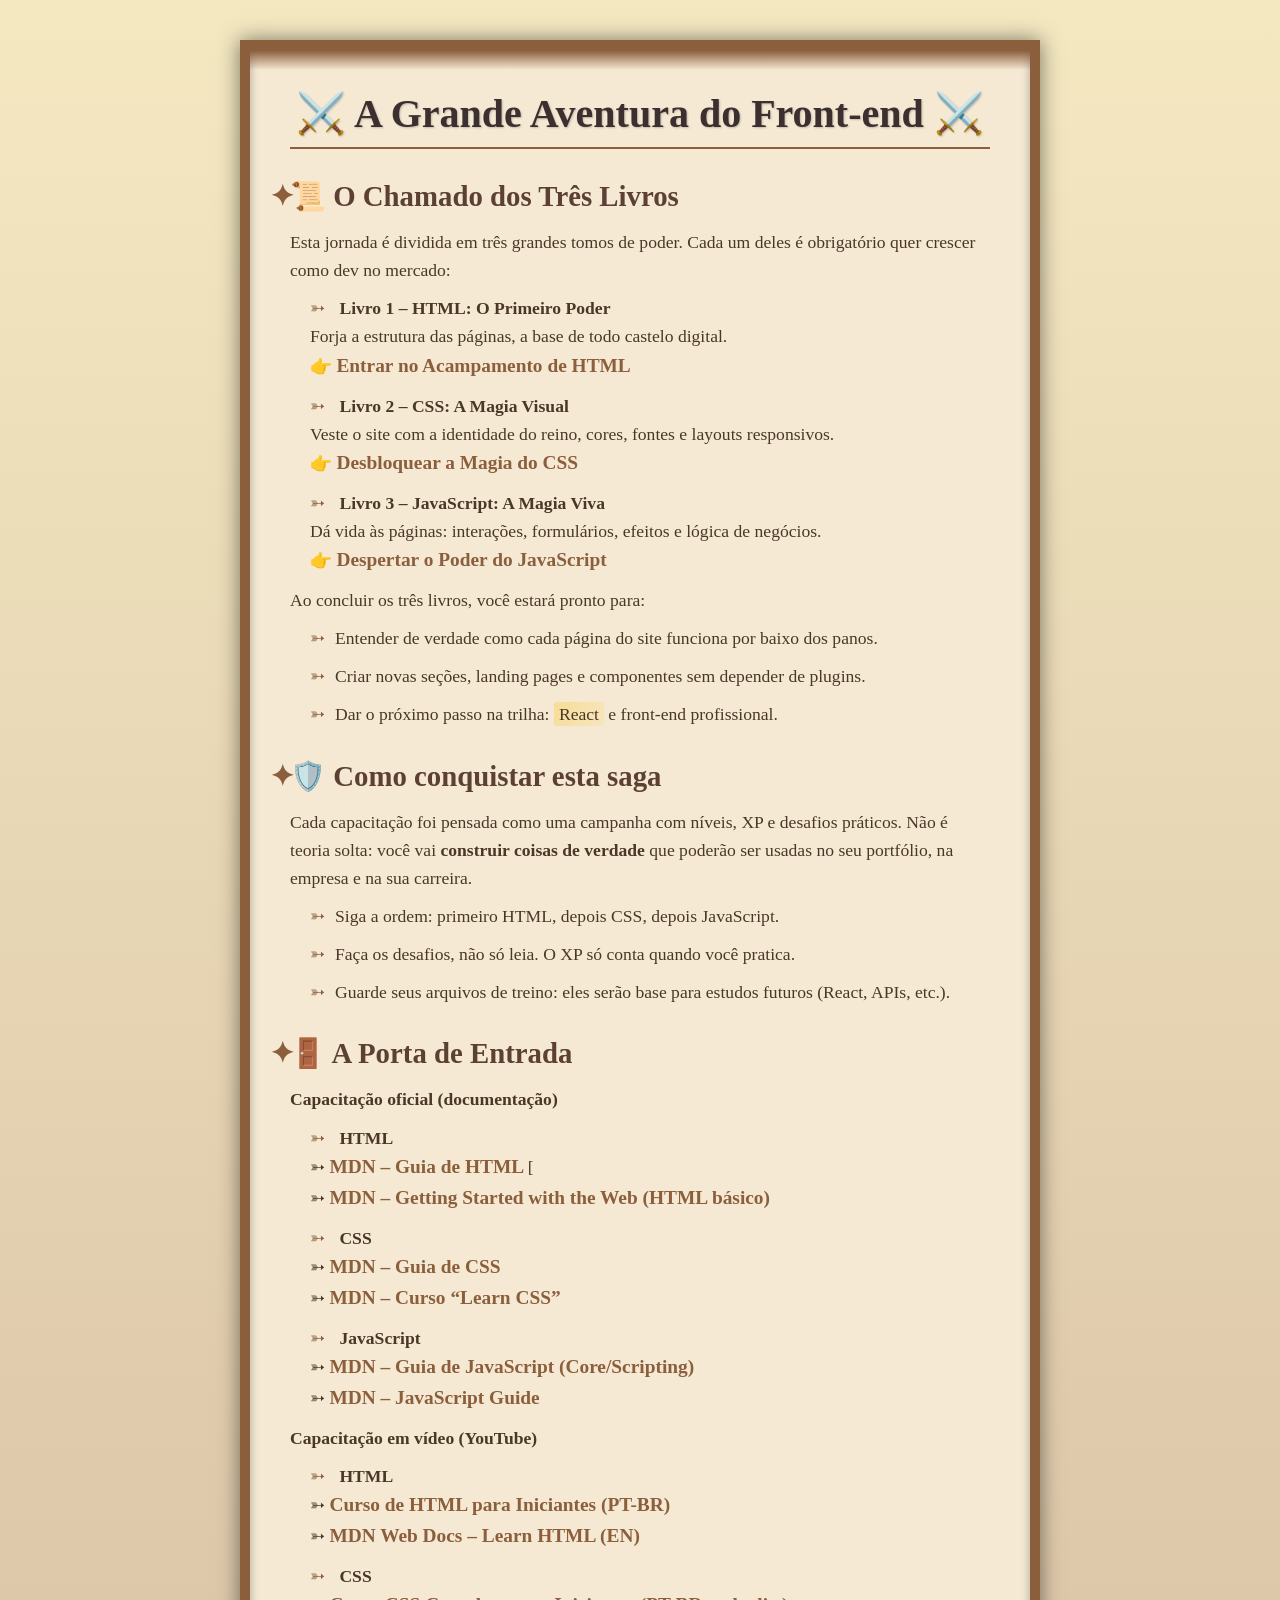
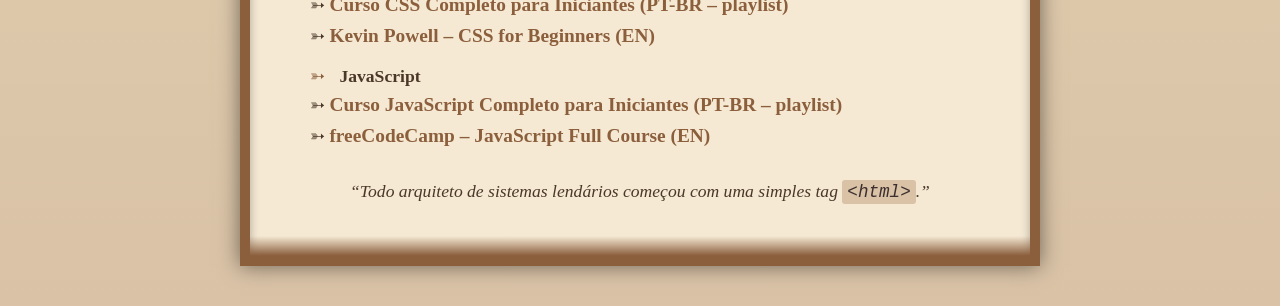
==== index.html @ ad90af97 "versão inicial do acampamento" ====
<!DOCTYPE html>
<html lang="pt-BR">
<head>
  <meta charset="UTF-8">
  <meta name="viewport" content="width=device-width, initial-scale=1.0">
  <title>A Grande Aventura: Site Épico</title>
  <style>
    /* Reset and base styles */
    * {
      margin: 0;
      padding: 0;
      box-sizing: border-box;
    }

    body {
      background: linear-gradient(to bottom, #f4e8c1, #d9c2a6);
      display: flex;
      justify-content: center;
      align-items: center;
      min-height: 100vh;
      padding: 20px;
      font-family: 'Cinzel', serif;
    }

    /* Parchment container */
    .parchment {
      background: url('https://www.transparenttextures.com/patterns/old-paper.png'), #f5e9d4;
      width: 90%;
      max-width: 800px;
      margin: 20px auto;
      padding: 40px;
      border: 10px solid #8b5e3c;
      border-image: url('https://www.transparenttextures.com/patterns/wood-pattern.png') 30 stretch;
      box-shadow: 0 0 20px rgba(0, 0, 0, 0.5), inset 0 0 10px rgba(0, 0, 0, 0.3);
      position: relative;
      overflow: hidden;
      animation: fadeIn 2s ease-in;
    }

    .parchment::before,
    .parchment::after {
      content: '';
      position: absolute;
      width: 100%;
      height: 20px;
      background: linear-gradient(to bottom, #8b5e3c, transparent);
      left: 0;
    }

    .parchment::before {
      top: 0;
    }

    .parchment::after {
      bottom: 0;
      background: linear-gradient(to top, #8b5e3c, transparent);
    }

    /* Typography */
    h1 {
      font-size: 2.5em;
      color: #3c2f2f;
      text-align: center;
      margin-bottom: 20px;
      text-shadow: 1px 1px 2px rgba(0, 0, 0, 0.2);
      border-bottom: 2px solid #8b5e3c;
      padding-bottom: 10px;
    }

    h2 {
      font-size: 1.8em;
      color: #5c4033;
      margin: 30px 0 15px;
      position: relative;
    }

    h2::before {
      content: '✦';
      color: #8b5e3c;
      position: absolute;
      left: -20px;
    }

    p, li, a {
      font-size: 1.1em;
      color: #4a3728;
      line-height: 1.6;
      margin-bottom: 10px;
      font-family: 'IM Fell English', serif;
    }

    a {
      color: #8b5e3c;
      text-decoration: none;
      font-weight: bold;
    }

    a:hover {
      text-decoration: underline;
    }

    ul {
      list-style: none;
      padding-left: 20px;
    }

    ul li::before {
      content: '➳';
      color: #8b5e3c;
      margin-right: 10px;
    }

    code {
      background: #d9c2a6;
      padding: 2px 5px;
      border-radius: 3px;
      font-family: 'Courier New', monospace;
      color: #3c2f2f;
    }

    pre {
      background: #d9c2a6;
      padding: 15px;
      border-left: 4px solid #8b5e3c;
      margin: 15px 0;
      overflow-x: auto;
      font-size: 0.9em;
    }

    .highlight {
      background: linear-gradient(120deg, rgba(255, 193, 7, 0.3), rgba(255, 193, 7, 0.1));
      padding: 2px 5px;
      border-radius: 3px;
    }

    /* Animation for scroll effect */
    @keyframes fadeIn {
      from { opacity: 0; transform: translateY(50px); }
      to { opacity: 1; transform: translateY(0); }
    }

    /* Responsive design */
    @media (max-width: 600px) {
      .parchment {
        padding: 20px;
        width: 95%;
      }

      h1 {
        font-size: 1.8em;
      }

      h2 {
        font-size: 1.4em;
      }

      p, li, a {
        font-size: 1em;
      }
    }

    /* Import fonts */
    @import url('https://fonts.googleapis.com/css2?family=Cinzel:wght@400;700&family=IM+Fell+English&display=swap');
  </style>
</head>
<body>
  <div class="parchment">
    <h1>⚔️ A Grande Aventura do Front-end ⚔️</h1>


    <h2>📜 O Chamado dos Três Livros</h2>
    <p>
      Esta jornada é dividida em três grandes tomos de poder. Cada um deles é
      obrigatório quer crescer como dev no mercado:
    </p>

    <ul>
      <li>
        <strong>Livro 1 – HTML: O Primeiro Poder</strong><br>
        Forja a estrutura das páginas, a base de todo castelo digital.
        <br>
        👉 <a href="capacitação-html.html">Entrar no Acampamento de HTML</a>
      </li>
      <li>
        <strong>Livro 2 – CSS: A Magia Visual</strong><br>
        Veste o site com a identidade do reino, cores, fontes e layouts responsivos.
        <br>
        👉 <a href="capacitação-css.html">Desbloquear a Magia do CSS</a>
      </li>
      <li>
        <strong>Livro 3 – JavaScript: A Magia Viva</strong><br>
        Dá vida às páginas: interações, formulários, efeitos e lógica de negócios.
        <br>
        👉 <a href="capacitação-js.html">Despertar o Poder do JavaScript</a>
      </li>
    </ul>

    <p>
      Ao concluir os três livros, você estará pronto para:
    </p>
    <ul>
      <li>Entender de verdade como cada página do site funciona por baixo dos panos.</li>
      <li>Criar novas seções, landing pages e componentes sem depender de plugins.</li>
      <li>Dar o próximo passo na trilha: <span class="highlight">React</span> e front-end profissional.</li>
    </ul>

    <h2>🛡️ Como conquistar esta saga</h2>
    <p>
      Cada capacitação foi pensada como uma campanha com níveis, XP e desafios práticos.
      Não é teoria solta: você vai <strong>construir coisas de verdade</strong> que poderão
      ser usadas no seu portfólio, na empresa e na sua carreira.
    </p>

    <ul>
      <li>Siga a ordem: primeiro HTML, depois CSS, depois JavaScript.</li>
      <li>Faça os desafios, não só leia. O XP só conta quando você pratica.</li>
      <li>Guarde seus arquivos de treino: eles serão base para estudos futuros (React, APIs, etc.).</li>
    </ul>

    <h2>🚪 A Porta de Entrada</h2>

    <p><strong>Capacitação oficial (documentação)</strong></p>
    <ul>
      <li>
        <strong>HTML</strong><br>
        ➳ <a href="https://developer.mozilla.org/en-US/docs/Learn_web_development/Core/Structuring_content" target="_blank">
          MDN – Guia de HTML
        </a>[<br>
        ➳ <a href="https://developer.mozilla.org/en-US/docs/Learn_web_development/Getting_started" target="_blank">
          MDN – Getting Started with the Web (HTML básico)
        </a>
      </li>
      <li>
        <strong>CSS</strong><br>
        ➳ <a href="https://developer.mozilla.org/en-US/docs/Learn_web_development/Core/Styling_basics" target="_blank">
          MDN – Guia de CSS
        </a><br>
        ➳ <a href="https://developer.mozilla.org/en-US/docs/Learn_web_development/Core/Styling_basics" target="_blank">
          MDN – Curso “Learn CSS”
        </a>
      </li>
      <li>
        <strong>JavaScript</strong><br>
        ➳ <a href="https://developer.mozilla.org/en-US/docs/Learn_web_development/Core/Scripting" target="_blank">
          MDN – Guia de JavaScript (Core/Scripting)
        </a><br>
        ➳ <a href="https://developer.mozilla.org/en-US/docs/Web/JavaScript/Guide" target="_blank">
          MDN – JavaScript Guide
        </a>
      </li>
    </ul>

    <p><strong>Capacitação em vídeo (YouTube)</strong></p>
    <ul>
      <li>
        <strong>HTML</strong><br>
        ➳ <a href="https://www.youtube.com/watch?v=4dQtz1PpY9A" target="_blank">
          Curso de HTML para Iniciantes (PT-BR)
        </a><br>
        ➳ <a href="https://www.youtube.com/watch?v=HvREdobbDfo" target="_blank">
          MDN Web Docs – Learn HTML (EN)
        </a>
      </li>
      <li>
        <strong>CSS</strong><br>
        ➳ <a href="https://www.youtube.com/results?search_query=curso+css+completo+para+iniciantes" target="_blank">
          Curso CSS Completo para Iniciantes (PT-BR – playlist)
        </a><br>
        ➳ <a href="https://www.youtube.com/@KevinPowell/search?query=css%20for%20beginners" target="_blank">
          Kevin Powell – CSS for Beginners (EN)
        </a>
      </li>
      <li>
        <strong>JavaScript</strong><br>
        ➳ <a href="https://www.youtube.com/results?search_query=curso+javascript+completo+para+iniciantes" target="_blank">
          Curso JavaScript Completo para Iniciantes (PT-BR – playlist)
        </a><br>
        ➳ <a href="https://www.youtube.com/watch?v=PkZNo7MFNFg" target="_blank">
          freeCodeCamp – JavaScript Full Course (EN)
        </a>
      </li>
    </ul>



    <p style="text-align: center; margin-top: 25px; font-style: italic;">
      “Todo arquiteto de sistemas lendários começou com uma simples tag
      <code>&lt;html&gt;</code>.”
    </p>
  </div>
</body>
</html>
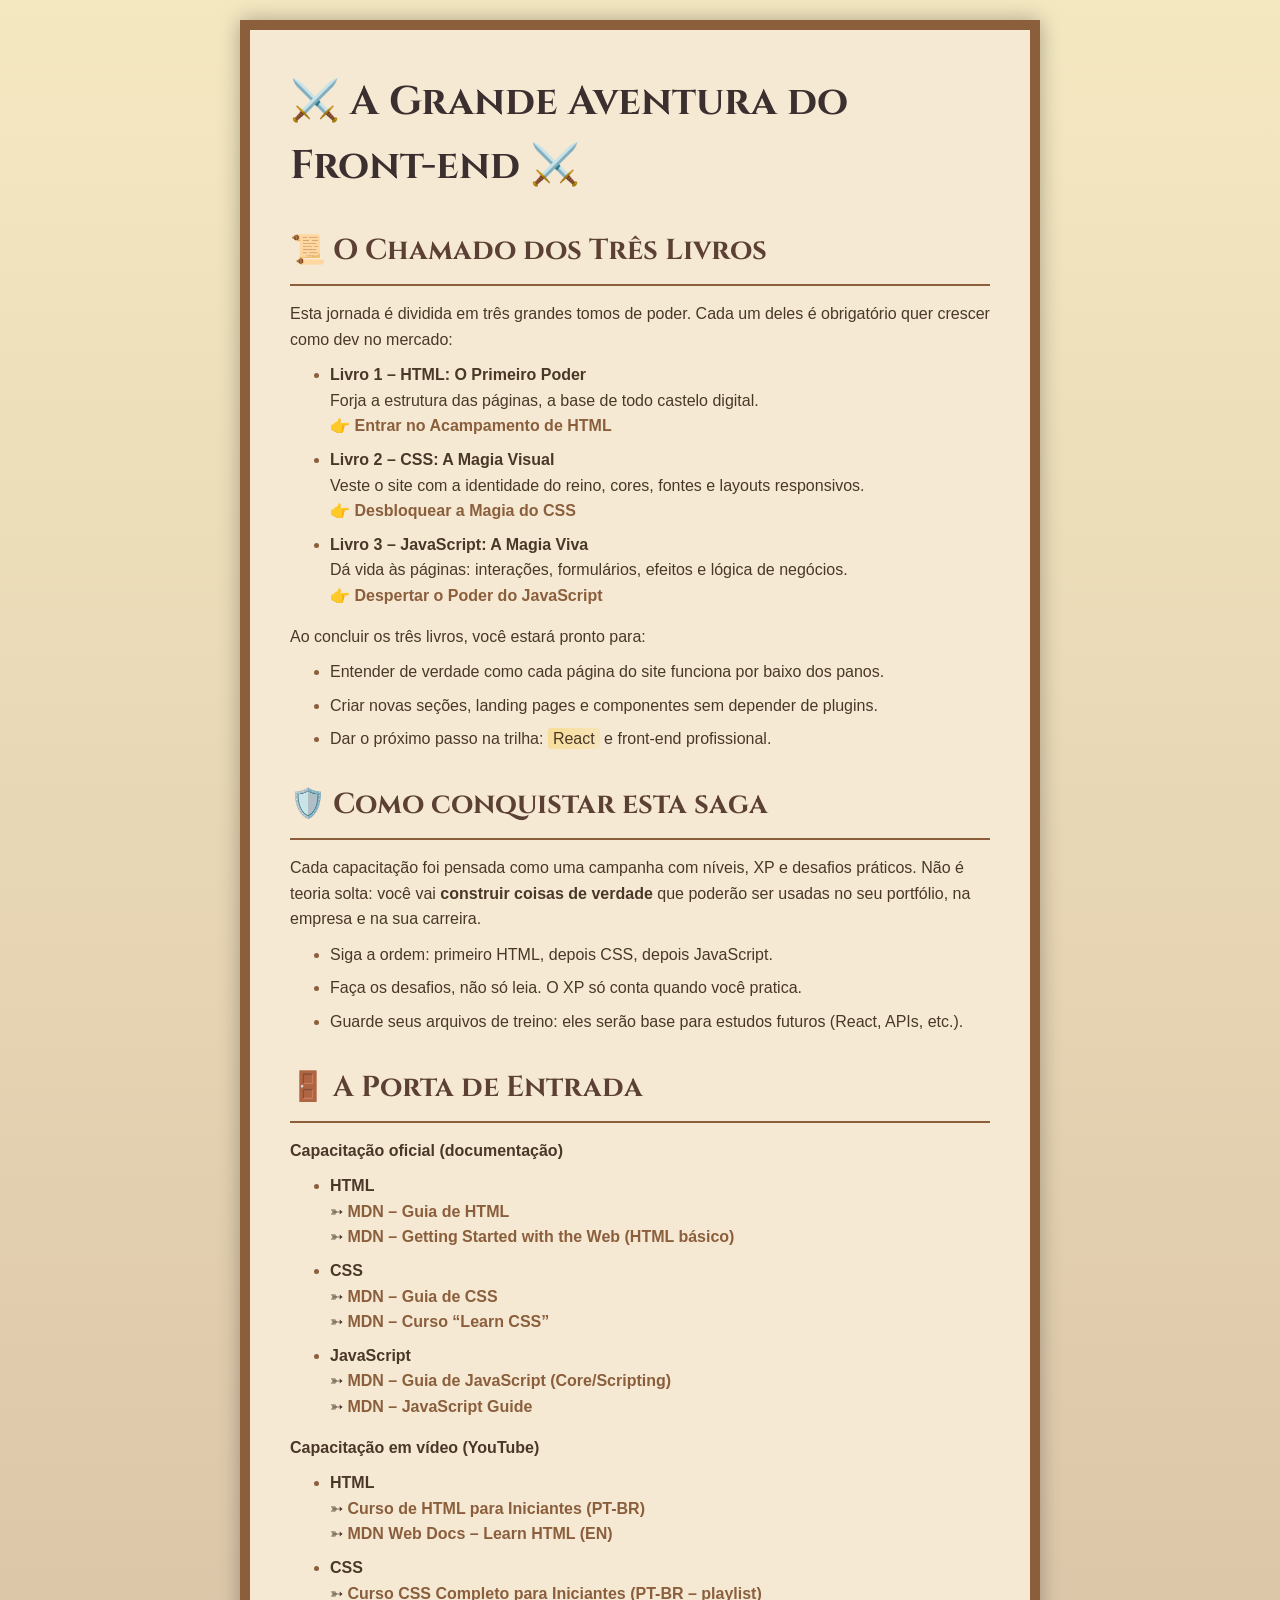
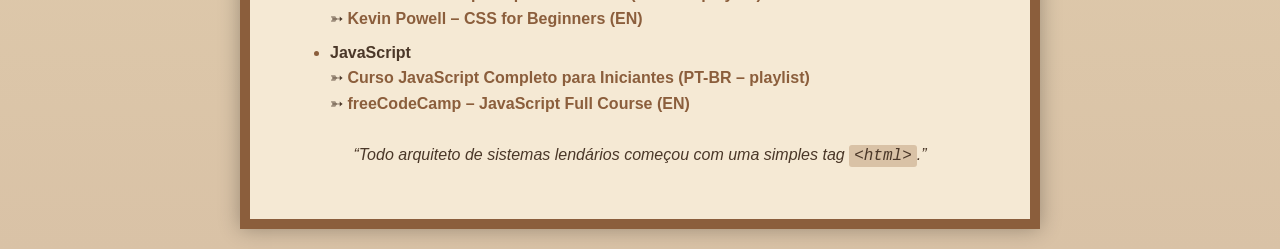
==== commit f64f9ea9: "reestruturados CSS e JS dos arquivos HTML em assets globais" ====
--- a/index.html
+++ b/index.html
@@ -4,289 +4,57 @@
   <meta charset="UTF-8">
   <meta name="viewport" content="width=device-width, initial-scale=1.0">
   <title>A Grande Aventura: Site Épico</title>
-  <style>
-    /* Reset and base styles */
-    * {
-      margin: 0;
-      padding: 0;
-      box-sizing: border-box;
-    }
-
-    body {
-      background: linear-gradient(to bottom, #f4e8c1, #d9c2a6);
-      display: flex;
-      justify-content: center;
-      align-items: center;
-      min-height: 100vh;
-      padding: 20px;
-      font-family: 'Cinzel', serif;
-    }
-
-    /* Parchment container */
-    .parchment {
-      background: url('https://www.transparenttextures.com/patterns/old-paper.png'), #f5e9d4;
-      width: 90%;
-      max-width: 800px;
-      margin: 20px auto;
-      padding: 40px;
-      border: 10px solid #8b5e3c;
-      border-image: url('https://www.transparenttextures.com/patterns/wood-pattern.png') 30 stretch;
-      box-shadow: 0 0 20px rgba(0, 0, 0, 0.5), inset 0 0 10px rgba(0, 0, 0, 0.3);
-      position: relative;
-      overflow: hidden;
-      animation: fadeIn 2s ease-in;
-    }
-
-    .parchment::before,
-    .parchment::after {
-      content: '';
-      position: absolute;
-      width: 100%;
-      height: 20px;
-      background: linear-gradient(to bottom, #8b5e3c, transparent);
-      left: 0;
-    }
-
-    .parchment::before {
-      top: 0;
-    }
-
-    .parchment::after {
-      bottom: 0;
-      background: linear-gradient(to top, #8b5e3c, transparent);
-    }
-
-    /* Typography */
-    h1 {
-      font-size: 2.5em;
-      color: #3c2f2f;
-      text-align: center;
-      margin-bottom: 20px;
-      text-shadow: 1px 1px 2px rgba(0, 0, 0, 0.2);
-      border-bottom: 2px solid #8b5e3c;
-      padding-bottom: 10px;
-    }
-
-    h2 {
-      font-size: 1.8em;
-      color: #5c4033;
-      margin: 30px 0 15px;
-      position: relative;
-    }
-
-    h2::before {
-      content: '✦';
-      color: #8b5e3c;
-      position: absolute;
-      left: -20px;
-    }
-
-    p, li, a {
-      font-size: 1.1em;
-      color: #4a3728;
-      line-height: 1.6;
-      margin-bottom: 10px;
-      font-family: 'IM Fell English', serif;
-    }
-
-    a {
-      color: #8b5e3c;
-      text-decoration: none;
-      font-weight: bold;
-    }
-
-    a:hover {
-      text-decoration: underline;
-    }
-
-    ul {
-      list-style: none;
-      padding-left: 20px;
-    }
-
-    ul li::before {
-      content: '➳';
-      color: #8b5e3c;
-      margin-right: 10px;
-    }
-
-    code {
-      background: #d9c2a6;
-      padding: 2px 5px;
-      border-radius: 3px;
-      font-family: 'Courier New', monospace;
-      color: #3c2f2f;
-    }
-
-    pre {
-      background: #d9c2a6;
-      padding: 15px;
-      border-left: 4px solid #8b5e3c;
-      margin: 15px 0;
-      overflow-x: auto;
-      font-size: 0.9em;
-    }
-
-    .highlight {
-      background: linear-gradient(120deg, rgba(255, 193, 7, 0.3), rgba(255, 193, 7, 0.1));
-      padding: 2px 5px;
-      border-radius: 3px;
-    }
-
-    /* Animation for scroll effect */
-    @keyframes fadeIn {
-      from { opacity: 0; transform: translateY(50px); }
-      to { opacity: 1; transform: translateY(0); }
-    }
-
-    /* Responsive design */
-    @media (max-width: 600px) {
-      .parchment {
-        padding: 20px;
-        width: 95%;
-      }
-
-      h1 {
-        font-size: 1.8em;
-      }
-
-      h2 {
-        font-size: 1.4em;
-      }
-
-      p, li, a {
-        font-size: 1em;
-      }
-    }
-
-    /* Import fonts */
-    @import url('https://fonts.googleapis.com/css2?family=Cinzel:wght@400;700&family=IM+Fell+English&display=swap');
-  </style>
+  <link rel="stylesheet" href="assets/css/style.css">
 </head>
 <body>
   <div class="parchment">
     <h1>⚔️ A Grande Aventura do Front-end ⚔️</h1>
-
-
     <h2>📜 O Chamado dos Três Livros</h2>
-    <p>
-      Esta jornada é dividida em três grandes tomos de poder. Cada um deles é
-      obrigatório quer crescer como dev no mercado:
-    </p>
-
+    <p>Esta jornada é dividida em três grandes tomos de poder. Cada um deles é obrigatório quer crescer como dev no mercado:</p>
     <ul>
       <li>
         <strong>Livro 1 – HTML: O Primeiro Poder</strong><br>
-        Forja a estrutura das páginas, a base de todo castelo digital.
-        <br>
+        Forja a estrutura das páginas, a base de todo castelo digital.<br>
         👉 <a href="capacitação-html.html">Entrar no Acampamento de HTML</a>
       </li>
       <li>
         <strong>Livro 2 – CSS: A Magia Visual</strong><br>
-        Veste o site com a identidade do reino, cores, fontes e layouts responsivos.
-        <br>
+        Veste o site com a identidade do reino, cores, fontes e layouts responsivos.<br>
         👉 <a href="capacitação-css.html">Desbloquear a Magia do CSS</a>
       </li>
       <li>
         <strong>Livro 3 – JavaScript: A Magia Viva</strong><br>
-        Dá vida às páginas: interações, formulários, efeitos e lógica de negócios.
-        <br>
+        Dá vida às páginas: interações, formulários, efeitos e lógica de negócios.<br>
         👉 <a href="capacitação-js.html">Despertar o Poder do JavaScript</a>
       </li>
     </ul>
-
-    <p>
-      Ao concluir os três livros, você estará pronto para:
-    </p>
+    <p>Ao concluir os três livros, você estará pronto para:</p>
     <ul>
       <li>Entender de verdade como cada página do site funciona por baixo dos panos.</li>
       <li>Criar novas seções, landing pages e componentes sem depender de plugins.</li>
       <li>Dar o próximo passo na trilha: <span class="highlight">React</span> e front-end profissional.</li>
     </ul>
-
     <h2>🛡️ Como conquistar esta saga</h2>
-    <p>
-      Cada capacitação foi pensada como uma campanha com níveis, XP e desafios práticos.
-      Não é teoria solta: você vai <strong>construir coisas de verdade</strong> que poderão
-      ser usadas no seu portfólio, na empresa e na sua carreira.
-    </p>
-
+    <p>Cada capacitação foi pensada como uma campanha com níveis, XP e desafios práticos. Não é teoria solta: você vai <strong>construir coisas de verdade</strong> que poderão ser usadas no seu portfólio, na empresa e na sua carreira.</p>
     <ul>
       <li>Siga a ordem: primeiro HTML, depois CSS, depois JavaScript.</li>
       <li>Faça os desafios, não só leia. O XP só conta quando você pratica.</li>
       <li>Guarde seus arquivos de treino: eles serão base para estudos futuros (React, APIs, etc.).</li>
     </ul>
-
     <h2>🚪 A Porta de Entrada</h2>
-
     <p><strong>Capacitação oficial (documentação)</strong></p>
     <ul>
-      <li>
-        <strong>HTML</strong><br>
-        ➳ <a href="https://developer.mozilla.org/en-US/docs/Learn_web_development/Core/Structuring_content" target="_blank">
-          MDN – Guia de HTML
-        </a>[<br>
-        ➳ <a href="https://developer.mozilla.org/en-US/docs/Learn_web_development/Getting_started" target="_blank">
-          MDN – Getting Started with the Web (HTML básico)
-        </a>
-      </li>
-      <li>
-        <strong>CSS</strong><br>
-        ➳ <a href="https://developer.mozilla.org/en-US/docs/Learn_web_development/Core/Styling_basics" target="_blank">
-          MDN – Guia de CSS
-        </a><br>
-        ➳ <a href="https://developer.mozilla.org/en-US/docs/Learn_web_development/Core/Styling_basics" target="_blank">
-          MDN – Curso “Learn CSS”
-        </a>
-      </li>
-      <li>
-        <strong>JavaScript</strong><br>
-        ➳ <a href="https://developer.mozilla.org/en-US/docs/Learn_web_development/Core/Scripting" target="_blank">
-          MDN – Guia de JavaScript (Core/Scripting)
-        </a><br>
-        ➳ <a href="https://developer.mozilla.org/en-US/docs/Web/JavaScript/Guide" target="_blank">
-          MDN – JavaScript Guide
-        </a>
-      </li>
+      <li><strong>HTML</strong><br>➳ <a href="https://developer.mozilla.org/en-US/docs/Learn_web_development/Core/Structuring_content" target="_blank">MDN – Guia de HTML</a><br>➳ <a href="https://developer.mozilla.org/en-US/docs/Learn_web_development/Getting_started" target="_blank">MDN – Getting Started with the Web (HTML básico)</a></li>
+      <li><strong>CSS</strong><br>➳ <a href="https://developer.mozilla.org/en-US/docs/Learn_web_development/Core/Styling_basics" target="_blank">MDN – Guia de CSS</a><br>➳ <a href="https://developer.mozilla.org/en-US/docs/Learn_web_development/Core/Styling_basics" target="_blank">MDN – Curso “Learn CSS”</a></li>
+      <li><strong>JavaScript</strong><br>➳ <a href="https://developer.mozilla.org/en-US/docs/Learn_web_development/Core/Scripting" target="_blank">MDN – Guia de JavaScript (Core/Scripting)</a><br>➳ <a href="https://developer.mozilla.org/en-US/docs/Web/JavaScript/Guide" target="_blank">MDN – JavaScript Guide</a></li>
     </ul>
-
     <p><strong>Capacitação em vídeo (YouTube)</strong></p>
     <ul>
-      <li>
-        <strong>HTML</strong><br>
-        ➳ <a href="https://www.youtube.com/watch?v=4dQtz1PpY9A" target="_blank">
-          Curso de HTML para Iniciantes (PT-BR)
-        </a><br>
-        ➳ <a href="https://www.youtube.com/watch?v=HvREdobbDfo" target="_blank">
-          MDN Web Docs – Learn HTML (EN)
-        </a>
-      </li>
-      <li>
-        <strong>CSS</strong><br>
-        ➳ <a href="https://www.youtube.com/results?search_query=curso+css+completo+para+iniciantes" target="_blank">
-          Curso CSS Completo para Iniciantes (PT-BR – playlist)
-        </a><br>
-        ➳ <a href="https://www.youtube.com/@KevinPowell/search?query=css%20for%20beginners" target="_blank">
-          Kevin Powell – CSS for Beginners (EN)
-        </a>
-      </li>
-      <li>
-        <strong>JavaScript</strong><br>
-        ➳ <a href="https://www.youtube.com/results?search_query=curso+javascript+completo+para+iniciantes" target="_blank">
-          Curso JavaScript Completo para Iniciantes (PT-BR – playlist)
-        </a><br>
-        ➳ <a href="https://www.youtube.com/watch?v=PkZNo7MFNFg" target="_blank">
-          freeCodeCamp – JavaScript Full Course (EN)
-        </a>
-      </li>
+      <li><strong>HTML</strong><br>➳ <a href="https://www.youtube.com/watch?v=4dQtz1PpY9A" target="_blank">Curso de HTML para Iniciantes (PT-BR)</a><br>➳ <a href="https://www.youtube.com/watch?v=HvREdobbDfo" target="_blank">MDN Web Docs – Learn HTML (EN)</a></li>
+      <li><strong>CSS</strong><br>➳ <a href="https://www.youtube.com/results?search_query=curso+css+completo+para+iniciantes" target="_blank">Curso CSS Completo para Iniciantes (PT-BR – playlist)</a><br>➳ <a href="https://www.youtube.com/@KevinPowell/search?query=css%20for%20beginners" target="_blank">Kevin Powell – CSS for Beginners (EN)</a></li>
+      <li><strong>JavaScript</strong><br>➳ <a href="https://www.youtube.com/results?search_query=curso+javascript+completo+para+iniciantes" target="_blank">Curso JavaScript Completo para Iniciantes (PT-BR – playlist)</a><br>➳ <a href="https://www.youtube.com/watch?v=PkZNo7MFNFg" target="_blank">freeCodeCamp – JavaScript Full Course (EN)</a></li>
     </ul>
-
-
-
-    <p style="text-align: center; margin-top: 25px; font-style: italic;">
-      “Todo arquiteto de sistemas lendários começou com uma simples tag
-      <code>&lt;html&gt;</code>.”
-    </p>
+    <p style="text-align: center; margin-top: 25px; font-style: italic;">“Todo arquiteto de sistemas lendários começou com uma simples tag <code>&lt;html&gt;</code>.”</p>
   </div>
 </body>
 </html>
--- a/assets/css/style.css
+++ b/assets/css/style.css
@@ -0,0 +1,342 @@
+@import url('https://fonts.googleapis.com/css2?family=Cinzel:wght@400;700&family=IM+Fell+English&display=swap');
+
+* { 
+  margin: 0; 
+  padding: 0; 
+  box-sizing: border-box; 
+}
+
+:root {
+  --bg-body: linear-gradient(to bottom, #f4e8c1, #d9c2a6);
+  --bg-container: url('https://www.transparenttextures.com/patterns/old-paper.png'), #f5e9d4;
+  --cor-borda-container: #8b5e3c;
+  --sombra-container: 0 0 20px rgba(0, 0, 0, 0.3);
+  --cor-texto-principal: #4a3728;
+  --cor-texto-titulo: #3c2f2f;
+  --cor-destaque: #5c4033;
+  --bg-botao: #8b5e3c;
+  --bg-botao-hover: #3c2f2f;
+  --cor-texto-botao: #f5e9d4;
+  --borda-botao: #3c2f2f;
+  --bg-codigo: #d9c2a6;
+  --bg-card: #f5e9d4;
+  --cor-tr-even: rgba(139, 94, 60, 0.1);
+  --bg-progress: linear-gradient(to right, #8b5e3c, #5c4033);
+  --border-card-conceito: #2196F3;
+  --bg-card-conceito: rgba(33, 150, 243, 0.05);
+  --border-card-desafio: #FF9800;
+  --bg-card-desafio: rgba(255, 152, 0, 0.05);
+  --border-card-recompensa: #4CAF50;
+  --bg-card-recompensa: rgba(76, 175, 80, 0.05);
+  --border-card-armadilha: #F44336;
+  --bg-card-armadilha: rgba(244, 67, 54, 0.05);
+}
+
+body.tema-orcestra {
+  --bg-body: radial-gradient(circle at top, #FFFBDC 0, #FFFFFF 40%, #FFFBDC 100%);
+  --bg-container: #FFFBDC;
+  --cor-borda-container: #01571E;
+  --sombra-container: 0 0 18px rgba(0, 61, 13, 0.25);
+  --cor-texto-principal: #003D0D;
+  --cor-texto-titulo: #003D0D;
+  --cor-destaque: #01571E;
+  --bg-botao: #2EB600;
+  --bg-botao-hover: #01571E;
+  --cor-texto-botao: #FFFFFF;
+  --borda-botao: #003D0D;
+  --bg-codigo: #FFFBDC;
+  --bg-card: #FFFFFF;
+  --cor-tr-even: rgba(46, 182, 0, 0.06);
+  --bg-progress: linear-gradient(to right, #2EB600, #3FCC10);
+  --border-card-conceito: #2EB600;
+  --bg-card-conceito: rgba(46, 182, 0, 0.06);
+  --border-card-desafio: #3FCC10;
+  --bg-card-desafio: rgba(63, 204, 16, 0.07);
+  --border-card-recompensa: #01571E;
+  --bg-card-recompensa: rgba(1, 87, 30, 0.06);
+  --border-card-armadilha: #003D0D;
+  --bg-card-armadilha: rgba(0, 61, 13, 0.06);
+}
+
+body { 
+  background: var(--bg-body); 
+  font-family: Arial, sans-serif; 
+  color: var(--cor-texto-principal); 
+  line-height: 1.6; 
+}
+
+.reino, .parchment { 
+  max-width: 1200px; 
+  margin: 0 auto; 
+  padding: 20px; 
+}
+
+.parchment { 
+  background: var(--bg-container); 
+  width: 90%; 
+  max-width: 800px; 
+  margin: 20px auto; 
+  padding: 40px; 
+  border: 10px solid var(--cor-borda-container); 
+  box-shadow: var(--sombra-container); 
+  position: relative; 
+  animation: fadeIn 2s ease-in; 
+}
+
+header { 
+  text-align: center; 
+  margin-bottom: 30px; 
+  padding: 30px; 
+  background: var(--bg-container); 
+  border: 5px solid var(--cor-borda-container); 
+  box-shadow: var(--sombra-container); 
+  border-radius: 10px; 
+  position: relative; 
+}
+
+h1 { 
+  font-size: 2.5em; 
+  color: var(--cor-texto-titulo); 
+  margin-bottom: 10px; 
+  font-family: 'Cinzel', serif;
+}
+
+h2 { 
+  font-size: 1.8em; 
+  color: var(--cor-destaque); 
+  margin: 30px 0 15px; 
+  border-bottom: 2px solid var(--cor-borda-container); 
+  padding-bottom: 10px; 
+  display: flex; 
+  align-items: center; 
+  gap: 10px; 
+  font-family: 'Cinzel', serif;
+}
+
+h3 { 
+  font-size: 1.3em; 
+  color: var(--cor-destaque); 
+  margin: 20px 0 10px; 
+  font-family: 'Cinzel', serif;
+}
+
+h4 { 
+  font-size: 1.1em; 
+  color: var(--cor-texto-principal); 
+  margin: 12px 0 6px; 
+}
+
+p { 
+  margin-bottom: 10px; 
+  font-size: 1em; 
+}
+
+.subtitulo { 
+  font-size: 1.3em; 
+  color: var(--cor-destaque); 
+  font-style: italic; 
+}
+
+.nav-tabs { 
+  display: flex; 
+  gap: 10px; 
+  margin: 30px 0; 
+  flex-wrap: wrap; 
+  justify-content: center; 
+}
+
+.nav-tabs button { 
+  padding: 12px 20px; 
+  background: var(--bg-botao); 
+  color: var(--cor-texto-botao); 
+  border: 2px solid var(--borda-botao); 
+  border-radius: 5px; 
+  cursor: pointer; 
+  font-size: 1em; 
+  font-family: 'Cinzel', serif; 
+  font-weight: bold; 
+  transition: all 0.3s; 
+}
+
+.nav-tabs button:hover, 
+.nav-tabs button.active { 
+  background: var(--bg-botao-hover); 
+  transform: translateY(-2px); 
+  box-shadow: 0 4px 8px rgba(0,0,0,0.3); 
+}
+
+.nivel { 
+  display: none; 
+  background: var(--bg-container); 
+  padding: 40px; 
+  margin: 20px 0; 
+  border: 8px solid var(--cor-borda-container); 
+  box-shadow: var(--sombra-container); 
+  border-radius: 5px; 
+  animation: fadeIn 0.5s ease-in; 
+}
+
+.nivel.active { 
+  display: block; 
+}
+
+@keyframes fadeIn { 
+  from { opacity: 0; transform: translateY(20px); } 
+  to { opacity: 1; transform: translateY(0); } 
+}
+
+.card { 
+  background: var(--bg-card); 
+  border-left: 4px solid var(--cor-borda-container); 
+  padding: 20px; 
+  margin: 15px 0; 
+  border-radius: 3px; 
+  box-shadow: 0 2px 5px rgba(0,0,0,0.1); 
+}
+
+.conceito { 
+  border-left-color: var(--border-card-conceito); 
+  background: var(--bg-card-conceito); 
+}
+
+.desafio { 
+  border-left-color: var(--border-card-desafio); 
+  background: var(--bg-card-desafio); 
+}
+
+.recompensa { 
+  border-left-color: var(--border-card-recompensa); 
+  background: var(--bg-card-recompensa); 
+}
+
+.armadilha { 
+  border-left-color: var(--border-card-armadilha); 
+  background: var(--bg-card-armadilha); 
+}
+
+pre, code { 
+  background: var(--bg-codigo); 
+  font-family: 'Courier New', monospace; 
+  color: var(--cor-texto-principal); 
+}
+
+pre { 
+  padding: 15px; 
+  border-left: 4px solid var(--cor-borda-container); 
+  margin: 15px 0; 
+  overflow-x: auto; 
+  border-radius: 3px; 
+}
+
+code { 
+  padding: 2px 5px; 
+  border-radius: 3px; 
+}
+
+table { 
+  width: 100%; 
+  border-collapse: collapse; 
+  margin: 15px 0; 
+}
+
+th, td { 
+  padding: 12px; 
+  border: 1px solid var(--cor-borda-container); 
+  text-align: left; 
+}
+
+th { 
+  background: var(--cor-borda-container); 
+  color: var(--bg-container); 
+}
+
+tr:nth-child(even) { 
+  background: var(--cor-tr-even); 
+}
+
+.progress-section { 
+  margin: 30px 0; 
+  text-align: center; 
+}
+
+.progress-bar { 
+  width: 100%; 
+  height: 30px; 
+  background: var(--bg-codigo); 
+  border: 2px solid var(--cor-borda-container); 
+  border-radius: 15px; 
+  overflow: hidden; 
+  margin: 10px 0; 
+}
+
+.progress-fill { 
+  height: 100%; 
+  background: var(--bg-progress); 
+  width: 0%; 
+  display: flex; 
+  align-items: center; 
+  justify-content: center; 
+  color: #fff; 
+  font-weight: bold; 
+  transition: width 0.3s; 
+}
+
+.xp-counter { 
+  text-align: right; 
+  font-weight: bold; 
+  color: var(--cor-borda-container); 
+}
+
+ul, ol { 
+  margin-left: 40px; 
+  margin-bottom: 15px; 
+}
+
+li { 
+  margin-bottom: 8px; 
+}
+
+ul li::marker, ol li::marker { 
+  color: var(--cor-borda-container); 
+  font-weight: bold; 
+}
+
+footer { 
+  text-align: center; 
+  padding: 20px; 
+  margin-top: 40px; 
+  border-top: 2px solid var(--cor-borda-container); 
+}
+
+.emoji { 
+  font-size: 1.2em; 
+  margin-right: 5px; 
+}
+
+a { 
+  color: var(--cor-borda-container); 
+  text-decoration: none; 
+  font-weight: bold; 
+}
+
+a:hover { 
+  text-decoration: underline; 
+}
+
+.highlight { 
+  background: linear-gradient(120deg, rgba(255, 193, 7, 0.3), rgba(255, 193, 7, 0.1)); 
+  padding: 2px 5px; 
+  border-radius: 3px; 
+}
+
+@media (max-width: 768px) { 
+  .nav-tabs { 
+    flex-direction: column; 
+  } 
+  .nav-tabs button { 
+    width: 100%; 
+  } 
+  .nivel { 
+    padding: 20px; 
+  } 
+}
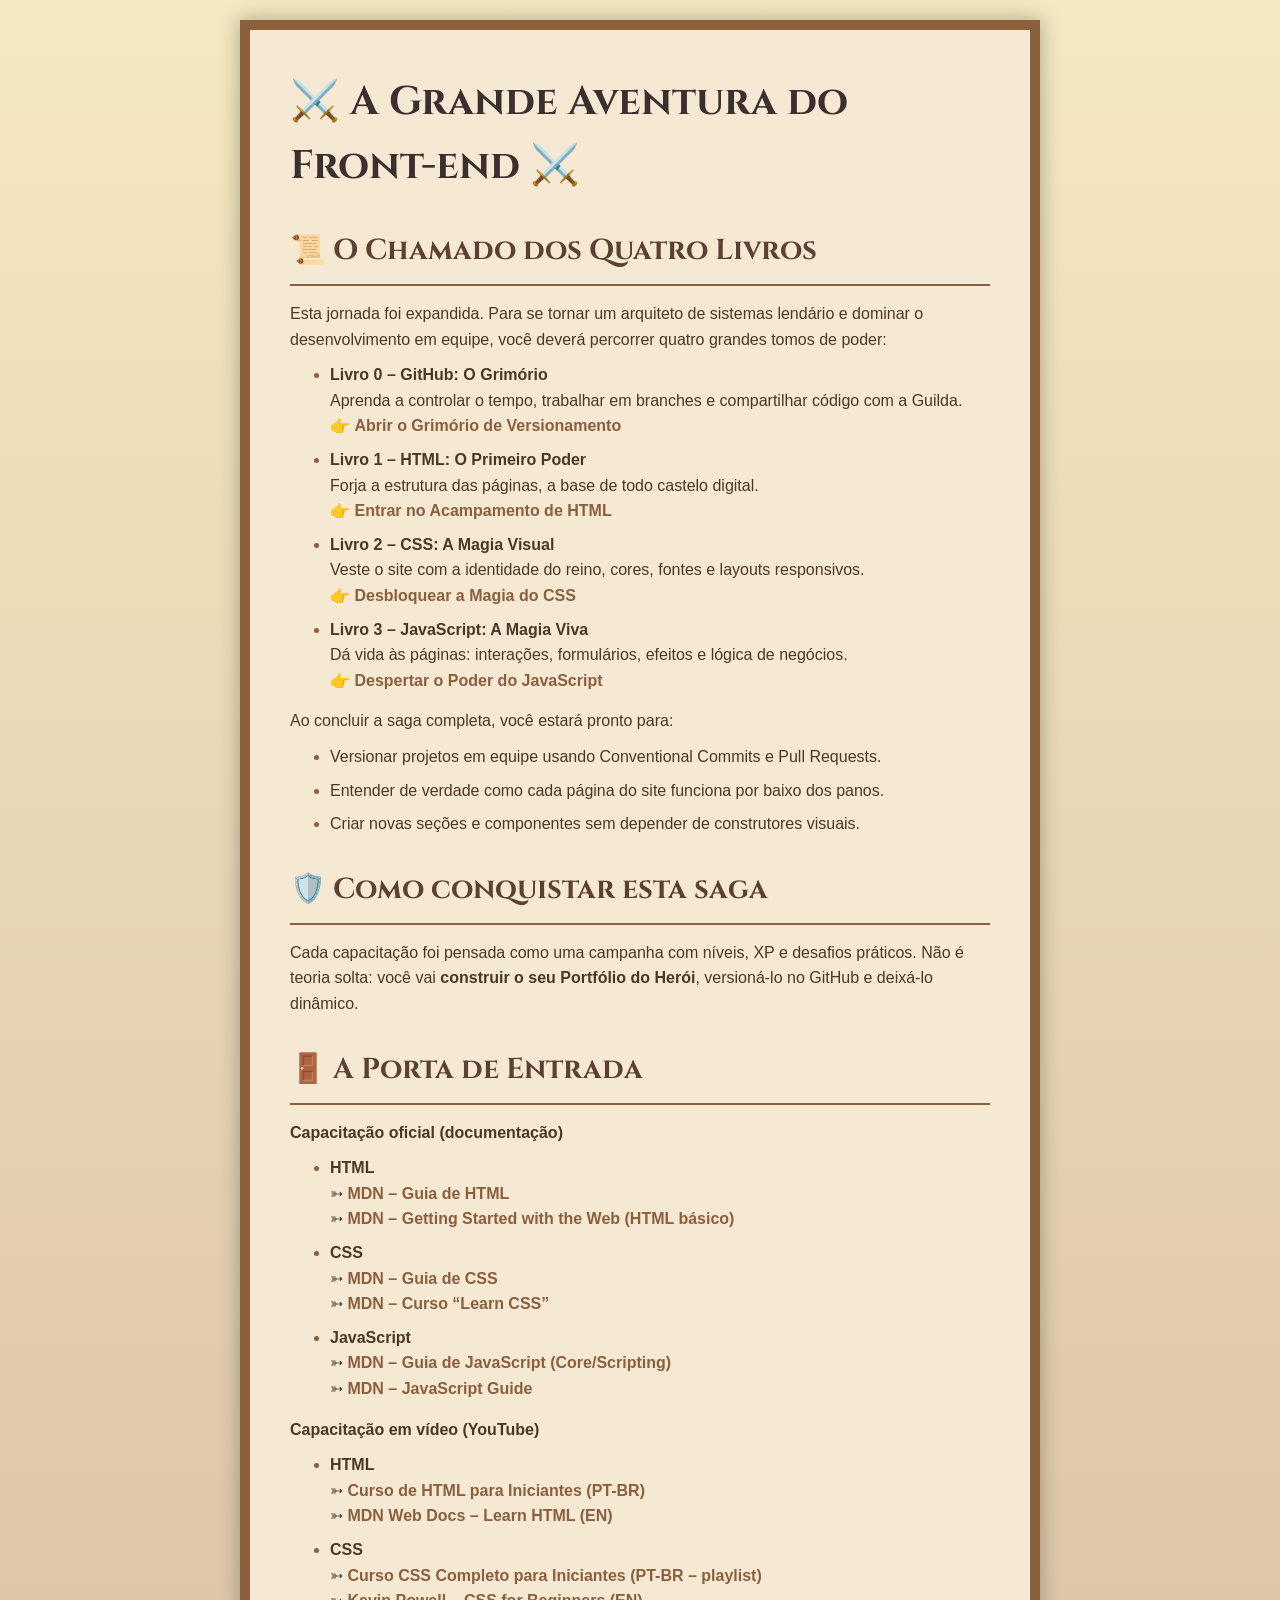
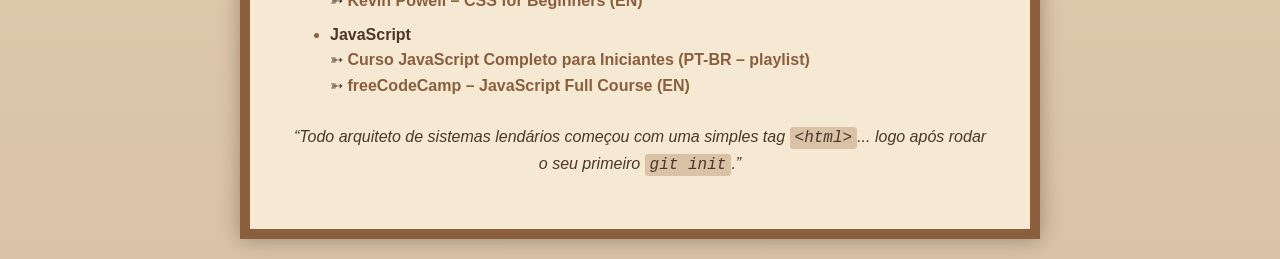
==== commit 7c0d60ef: "adiciona livro de github" ====
--- a/index.html
+++ b/index.html
@@ -9,9 +9,18 @@
 <body>
   <div class="parchment">
     <h1>⚔️ A Grande Aventura do Front-end ⚔️</h1>
-    <h2>📜 O Chamado dos Três Livros</h2>
-    <p>Esta jornada é dividida em três grandes tomos de poder. Cada um deles é obrigatório quer crescer como dev no mercado:</p>
+
+    <h2>📜 O Chamado dos Quatro Livros</h2>
+    <p>
+      Esta jornada foi expandida. Para se tornar um arquiteto de sistemas lendário e dominar o desenvolvimento em equipe, você deverá percorrer quatro grandes tomos de poder:
+    </p>
+
     <ul>
+      <li>
+        <strong>Livro 0 – GitHub: O Grimório</strong><br>
+        Aprenda a controlar o tempo, trabalhar em branches e compartilhar código com a Guilda.<br>
+        👉 <a href="capacitação-github.html">Abrir o Grimório de Versionamento</a>
+      </li>
       <li>
         <strong>Livro 1 – HTML: O Primeiro Poder</strong><br>
         Forja a estrutura das páginas, a base de todo castelo digital.<br>
@@ -28,19 +37,23 @@
         👉 <a href="capacitação-js.html">Despertar o Poder do JavaScript</a>
       </li>
     </ul>
-    <p>Ao concluir os três livros, você estará pronto para:</p>
+
+    <p>
+      Ao concluir a saga completa, você estará pronto para:
+    </p>
     <ul>
+      <li>Versionar projetos em equipe usando Conventional Commits e Pull Requests.</li>
       <li>Entender de verdade como cada página do site funciona por baixo dos panos.</li>
-      <li>Criar novas seções, landing pages e componentes sem depender de plugins.</li>
-      <li>Dar o próximo passo na trilha: <span class="highlight">React</span> e front-end profissional.</li>
+      <li>Criar novas seções e componentes sem depender de construtores visuais.</li>
     </ul>
+
     <h2>🛡️ Como conquistar esta saga</h2>
-    <p>Cada capacitação foi pensada como uma campanha com níveis, XP e desafios práticos. Não é teoria solta: você vai <strong>construir coisas de verdade</strong> que poderão ser usadas no seu portfólio, na empresa e na sua carreira.</p>
-    <ul>
-      <li>Siga a ordem: primeiro HTML, depois CSS, depois JavaScript.</li>
-      <li>Faça os desafios, não só leia. O XP só conta quando você pratica.</li>
-      <li>Guarde seus arquivos de treino: eles serão base para estudos futuros (React, APIs, etc.).</li>
-    </ul>
+    <p>
+      Cada capacitação foi pensada como uma campanha com níveis, XP e desafios práticos.
+      Não é teoria solta: você vai <strong>construir o seu Portfólio do Herói</strong>, 
+      versioná-lo no GitHub e deixá-lo dinâmico.
+    </p>
+
     <h2>🚪 A Porta de Entrada</h2>
     <p><strong>Capacitação oficial (documentação)</strong></p>
     <ul>
@@ -54,7 +67,10 @@
       <li><strong>CSS</strong><br>➳ <a href="https://www.youtube.com/results?search_query=curso+css+completo+para+iniciantes" target="_blank">Curso CSS Completo para Iniciantes (PT-BR – playlist)</a><br>➳ <a href="https://www.youtube.com/@KevinPowell/search?query=css%20for%20beginners" target="_blank">Kevin Powell – CSS for Beginners (EN)</a></li>
       <li><strong>JavaScript</strong><br>➳ <a href="https://www.youtube.com/results?search_query=curso+javascript+completo+para+iniciantes" target="_blank">Curso JavaScript Completo para Iniciantes (PT-BR – playlist)</a><br>➳ <a href="https://www.youtube.com/watch?v=PkZNo7MFNFg" target="_blank">freeCodeCamp – JavaScript Full Course (EN)</a></li>
     </ul>
-    <p style="text-align: center; margin-top: 25px; font-style: italic;">“Todo arquiteto de sistemas lendários começou com uma simples tag <code>&lt;html&gt;</code>.”</p>
+    <p style="text-align: center; margin-top: 25px; font-style: italic;">
+      “Todo arquiteto de sistemas lendários começou com uma simples tag
+      <code>&lt;html&gt;</code>... logo após rodar o seu primeiro <code>git init</code>.”
+    </p>
   </div>
 </body>
 </html>
